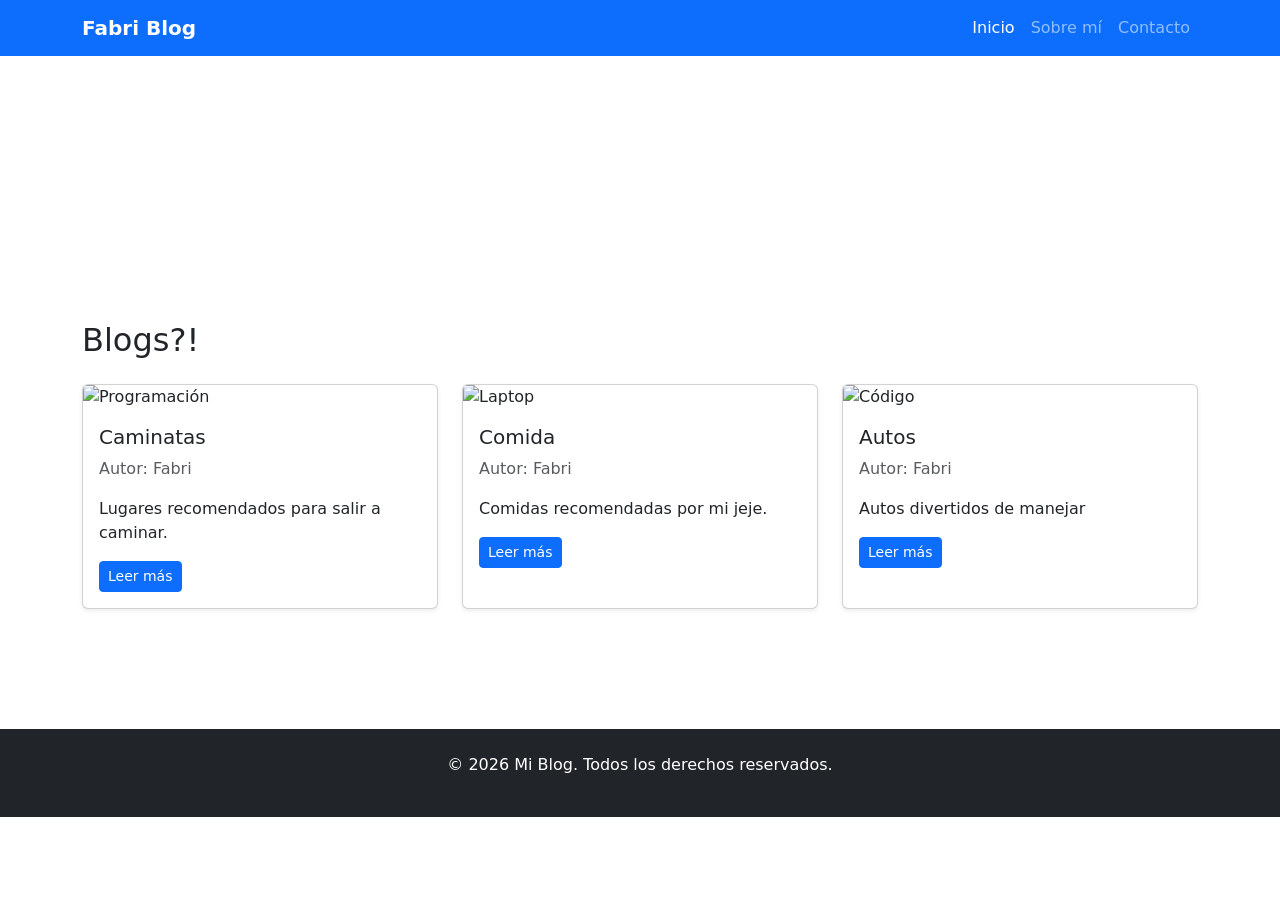
==== index.html @ 2be5132c "Agregacion navbar y tarjetas" ====
<!DOCTYPE html>
<html lang="es">
<head>
    <meta charset="UTF-8">
    <meta name="viewport" content="width=device-width, initial-scale=1.0">
    <title>Mi Blog Personal</title>
    <!-- Bootstrap 5 CDN -->
    <link href="https://cdn.jsdelivr.net/npm/bootstrap@5.3.0/dist/css/bootstrap.min.css" rel="stylesheet">
    <!-- CSS personalizado -->
    <link rel="stylesheet" href="assets/styles.css">
</head>
<body>
    
   <!-- Agregacion 3 botones en el NAV -->
    <!-- Navbar (COMPLETAR: agregar logo, links activos, menú colapsable) -->
    <nav class="navbar navbar-expand-md navbar-dark bg-primary sticky-top">
        <div class="container">
            <a class="navbar-brand fw-bold" href="index.html">Fabri Blog</a>
            
            <button class="navbar-toggler" type="button" data-bs-toggle="collapse" data-bs-target="#navbarNav">
                <span class="navbar-toggler-icon"></span>
            </button>

            <div class="collapse navbar-collapse" id="navbarNav">
                <ul class="navbar-nav ms-auto">
                    <li class="nav-item">
                        <a class="nav-link active" href="index.html">Inicio</a>
                    </li>
                    <li class="nav-item">
                        <a class="nav-link" href="about.html">Sobre mí</a>
                    </li>
                    <li class="nav-item">
                        <a class="nav-link" href="contact.html">Contacto</a>
                    </li>
                </ul>
            </div>
        </div>
    </nav>

    <!-- Hero section -->
    <header class="bg-gradient text-white py-5">
        <div class="container text-center">
            <h1 class="display-4">Bienvenido a Mi Blog</h1>
            <p class="lead">Historias, tecnología y reflexiones</p>
        </div>
    </header>

    <!-- Main: listado de artículos -->
    <main class="py-5">
        <div class="container">
            <h2 class="mb-4">Blogs?!</h2>

            <!-- Grid de tarjetas (COMPLETAR: 3+ artículos) -->
            <div class="row">
                <div class="col-md-4 mb-4">
                    <div class="card h-100 shadow-sm">
                        <img src="https://images.unsplash.com/photo-1510915228340-29c85a43dcfe?w=500" class="card-img-top" alt="Programación">
                        <div class="card-body">
                            <h5 class="card-title">Caminatas</h5>
                            <p class="card-text text-muted">Autor: Fabri</p>
                            <p class="card-text">Lugares recomendados para salir a caminar.</p>
                            <a href="#" class="btn btn-primary btn-sm">Leer más</a>
                        </div>
                    </div>
                </div>

                <div class="col-md-4 mb-4">
                    <div class="card h-100 shadow-sm">
                        <img src="https://images.unsplash.com/photo-1517694712202-14dd9538aa97?w=500" class="card-img-top" alt="Laptop">
                        <div class="card-body">
                            <h5 class="card-title">Comida</h5>
                            <p class="card-text text-muted">Autor: Fabri</p>
                            <p class="card-text">Comidas recomendadas por mi jeje.</p>
                            <a href="#" class="btn btn-primary btn-sm">Leer más</a>
                        </div>
                    </div>
                </div>

                <div class="col-md-4 mb-4">
                    <div class="card h-100 shadow-sm">
                        <img src="https://images.unsplash.com/photo-1461749280684-dccba630e2f6?w=500" class="card-img-top" alt="Código">
                        <div class="card-body">
                            <h5 class="card-title">Autos</h5>
                            <p class="card-text text-muted">Autor: Fabri</p>
                            <p class="card-text">Autos divertidos de manejar</p>
                            <a href="#" class="btn btn-primary btn-sm">Leer más</a>
                        </div>
                    </div>
                </div>
            </div>
                <!-- TODO: agregar 2 más -->
            </div>
        </div>
    </main>

    <!-- Footer -->
    <footer class="bg-dark text-white py-4 mt-5">
        <div class="container text-center">
            <p>&copy; 2026 Mi Blog. Todos los derechos reservados.</p>
            <!-- TODO: agregar redes sociales -->
        </div>
    </footer>

    <!-- Bootstrap JS -->
    <script src="https://cdn.jsdelivr.net/npm/bootstrap@5.3.0/dist/js/bootstrap.bundle.min.js"></script>
</body>
</html>
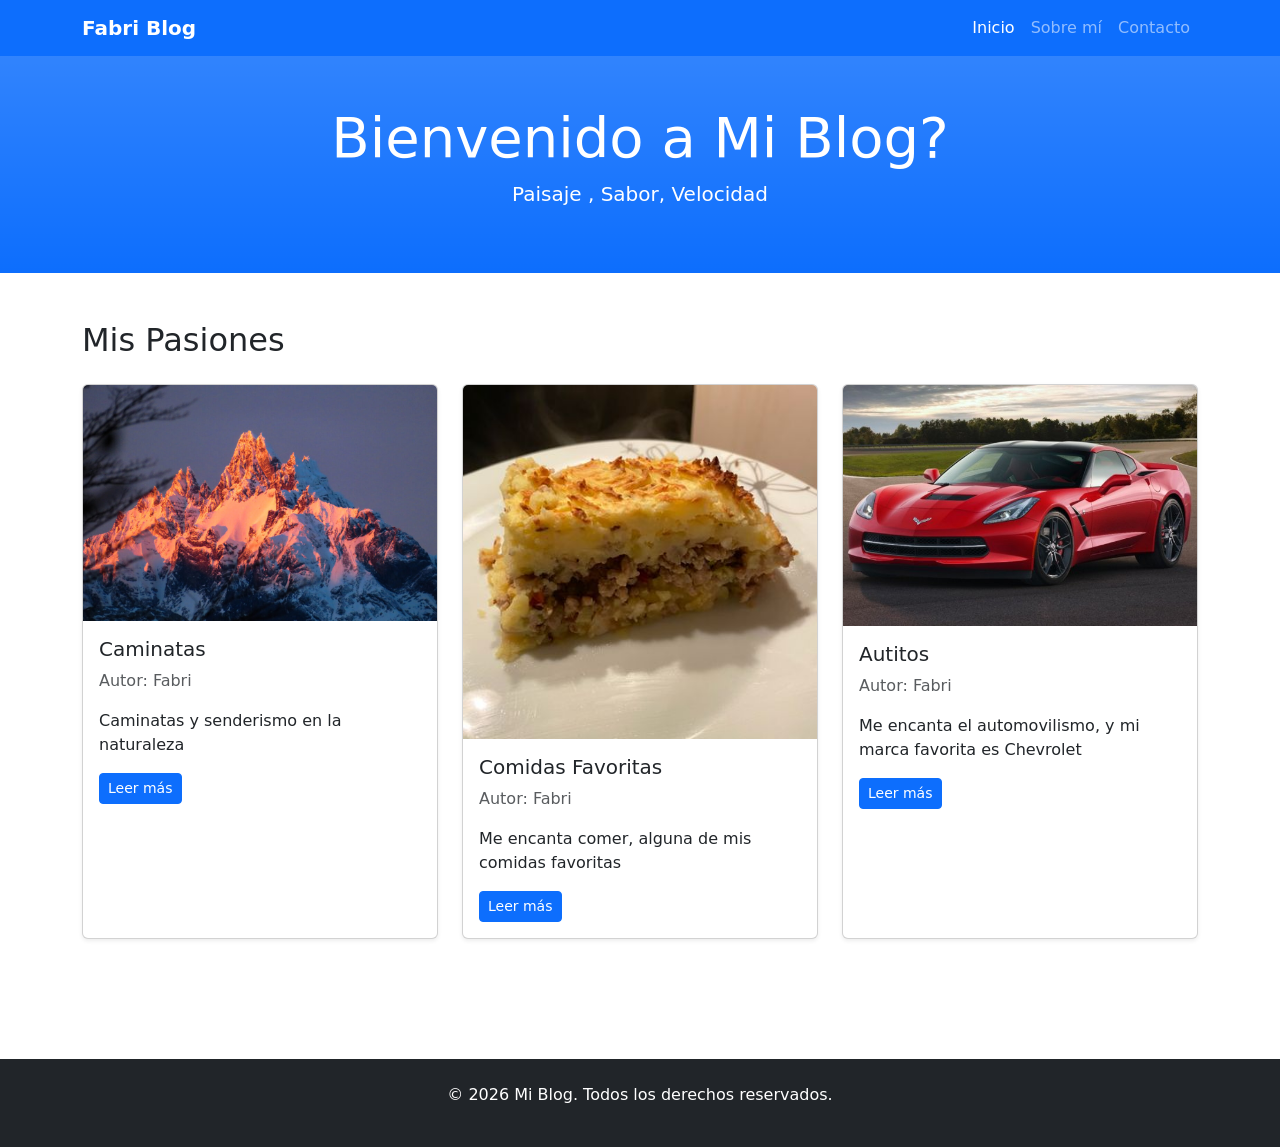
==== commit 961ca068: "Agregacion navbar , tarjetas , y cartel bienvenida" ====
--- a/index.html
+++ b/index.html
@@ -23,75 +23,65 @@
 
             <div class="collapse navbar-collapse" id="navbarNav">
                 <ul class="navbar-nav ms-auto">
-                    <li class="nav-item">
-                        <a class="nav-link active" href="index.html">Inicio</a>
-                    </li>
-                    <li class="nav-item">
-                        <a class="nav-link" href="about.html">Sobre mí</a>
-                    </li>
-                    <li class="nav-item">
-                        <a class="nav-link" href="contact.html">Contacto</a>
-                    </li>
+                   <li class="nav-item"><a class="nav-link active" aria-current="page" href="index.html">Inicio</a></li>
+                   <li class="nav-item"><a class="nav-link" href="about.html">Sobre mí</a></li>
+                   <li class="nav-item"><a class="nav-link" href="contact.html">Contacto</a></li>
                 </ul>
             </div>
         </div>
     </nav>
 
     <!-- Hero section -->
-    <header class="bg-gradient text-white py-5">
+    <header class="bg-primary bg-gradient text-white py-5">
         <div class="container text-center">
-            <h1 class="display-4">Bienvenido a Mi Blog</h1>
-            <p class="lead">Historias, tecnología y reflexiones</p>
+            <h1 class="display-4">Bienvenido a Mi Blog?</h1>
+            <p class="lead">Paisaje , Sabor, Velocidad</p>
         </div>
     </header>
 
     <!-- Main: listado de artículos -->
-    <main class="py-5">
-        <div class="container">
-            <h2 class="mb-4">Blogs?!</h2>
-
-            <!-- Grid de tarjetas (COMPLETAR: 3+ artículos) -->
-            <div class="row">
-                <div class="col-md-4 mb-4">
-                    <div class="card h-100 shadow-sm">
-                        <img src="https://images.unsplash.com/photo-1510915228340-29c85a43dcfe?w=500" class="card-img-top" alt="Programación">
-                        <div class="card-body">
-                            <h5 class="card-title">Caminatas</h5>
-                            <p class="card-text text-muted">Autor: Fabri</p>
-                            <p class="card-text">Lugares recomendados para salir a caminar.</p>
-                            <a href="#" class="btn btn-primary btn-sm">Leer más</a>
-                        </div>
-                    </div>
-                </div>
-
-                <div class="col-md-4 mb-4">
-                    <div class="card h-100 shadow-sm">
-                        <img src="https://images.unsplash.com/photo-1517694712202-14dd9538aa97?w=500" class="card-img-top" alt="Laptop">
-                        <div class="card-body">
-                            <h5 class="card-title">Comida</h5>
-                            <p class="card-text text-muted">Autor: Fabri</p>
-                            <p class="card-text">Comidas recomendadas por mi jeje.</p>
-                            <a href="#" class="btn btn-primary btn-sm">Leer más</a>
-                        </div>
-                    </div>
-                </div>
-
-                <div class="col-md-4 mb-4">
-                    <div class="card h-100 shadow-sm">
-                        <img src="https://images.unsplash.com/photo-1461749280684-dccba630e2f6?w=500" class="card-img-top" alt="Código">
-                        <div class="card-body">
-                            <h5 class="card-title">Autos</h5>
-                            <p class="card-text text-muted">Autor: Fabri</p>
-                            <p class="card-text">Autos divertidos de manejar</p>
-                            <a href="#" class="btn btn-primary btn-sm">Leer más</a>
-                        </div>
+<main class="py-5">
+    <div class="container">
+        <h2 class="mb-4">Mis Pasiones</h2>
+        <div class="row">
+            <div class="col-md-4 mb-4">
+                <div class="card h-100 shadow-sm">
+                    <img src="assets/images/Olivia.jpg" class="card-img-top" alt="Caminata en la montaña">
+                    <div class="card-body">
+                        <h3 class="card-title h5">Caminatas</h3>
+                        <p class="card-text text-muted">Autor: Fabri</p>
+                        <p class="card-text">Caminatas y senderismo en la naturaleza</p>
+                        <a href="#" class="btn btn-primary btn-sm">Leer más</a>
                     </div>
                 </div>
             </div>
-                <!-- TODO: agregar 2 más -->
+
+            <div class="col-md-4 mb-4">
+                <div class="card h-100 shadow-sm">
+                    <img src="assets/images/Pastel.jpg" class="card-img-top" alt="Plato de comida">
+                    <div class="card-body">
+                        <h3 class="card-title h5">Comidas Favoritas</h3>
+                        <p class="card-text text-muted">Autor: Fabri</p>
+                        <p class="card-text">Me encanta comer, alguna de mis comidas favoritas</p>
+                        <a href="#" class="btn btn-primary btn-sm">Leer más</a>
+                    </div>
+                </div>
+            </div>
+
+            <div class="col-md-4 mb-4">
+                <div class="card h-100 shadow-sm">
+                    <img src="assets/images/Corvette.jpg" class="card-img-top" alt="Auto deportivo">
+                    <div class="card-body">
+                        <h3 class="card-title h5">Autitos</h3>
+                        <p class="card-text text-muted">Autor: Fabri</p>
+                        <p class="card-text">Me encanta el automovilismo, y mi marca favorita es Chevrolet</p>
+                        <a href="#" class="btn btn-primary btn-sm">Leer más</a>
+                    </div>
+                </div>
             </div>
         </div>
-    </main>
+    </div>
+</main>
 
     <!-- Footer -->
     <footer class="bg-dark text-white py-4 mt-5">
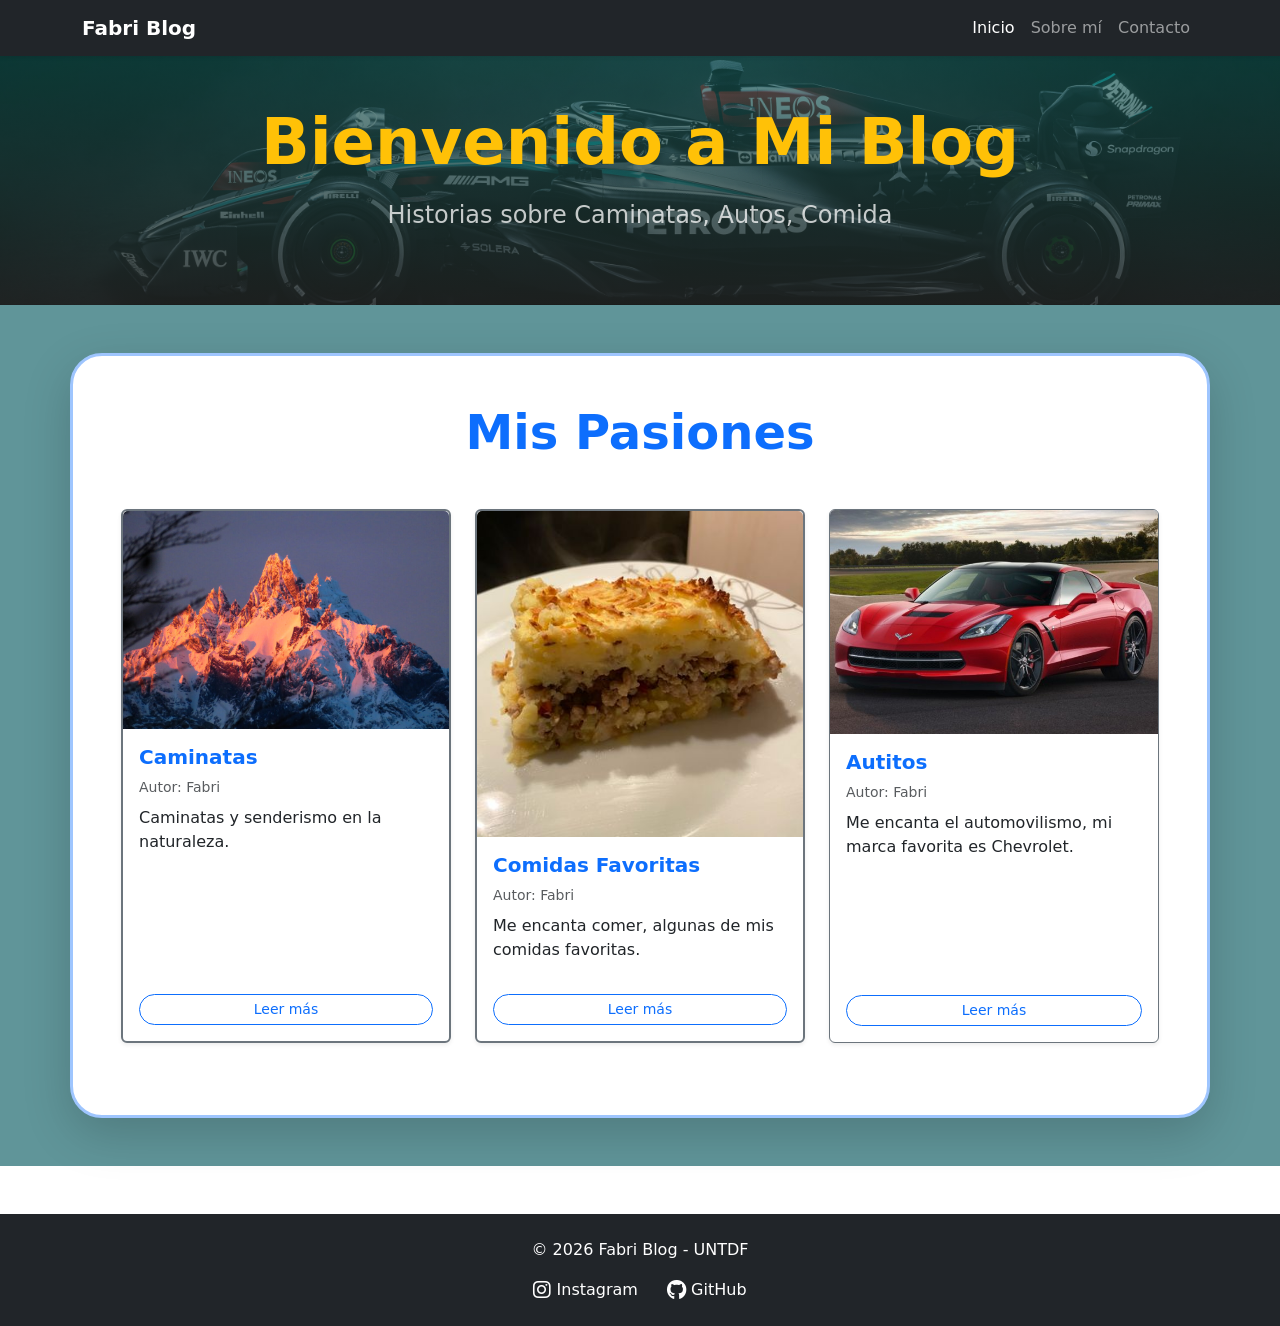
==== commit 6c44de28: "Diseño mEjorado fondo y contenedores  para Inicio , Sobre Mi , Contacto" ====
--- a/index.html
+++ b/index.html
@@ -8,74 +8,76 @@
     <link href="https://cdn.jsdelivr.net/npm/bootstrap@5.3.0/dist/css/bootstrap.min.css" rel="stylesheet">
     <!-- CSS personalizado -->
     <link rel="stylesheet" href="assets/styles.css">
+    <!-- ICONOS personalizado -->
+    <link rel="stylesheet" href="https://cdnjs.cloudflare.com/ajax/libs/font-awesome/6.0.0/css/all.min.css">
 </head>
 <body>
     
    <!-- Agregacion 3 botones en el NAV -->
-    <!-- Navbar (COMPLETAR: agregar logo, links activos, menú colapsable) -->
-    <nav class="navbar navbar-expand-md navbar-dark bg-primary sticky-top">
-        <div class="container">
-            <a class="navbar-brand fw-bold" href="index.html">Fabri Blog</a>
-            
-            <button class="navbar-toggler" type="button" data-bs-toggle="collapse" data-bs-target="#navbarNav">
-                <span class="navbar-toggler-icon"></span>
-            </button>
+ <nav class="navbar navbar-expand-md navbar-dark bg-dark sticky-top shadow-sm">
+    <div class="container">
+        <a class="navbar-brand fw-bold" href="index.html">Fabri Blog</a>
+        <button class="navbar-toggler" type="button" data-bs-toggle="collapse" data-bs-target="#navbarNav" aria-label="Toggle navigation">
+            <span class="navbar-toggler-icon"></span>
+        </button>
+        <div class="collapse navbar-collapse" id="navbarNav">
+            <ul class="navbar-nav ms-auto">
+                <li class="nav-item"><a class="nav-link active" href="index.html">Inicio</a></li>
+                <li class="nav-item"><a class="nav-link" href="about.html">Sobre mí</a></li>
+                <li class="nav-item"><a class="nav-link" href="contact.html">Contacto</a></li>
+            </ul>
+        </div>
+    </div>
+</nav>
 
-            <div class="collapse navbar-collapse" id="navbarNav">
-                <ul class="navbar-nav ms-auto">
-                   <li class="nav-item"><a class="nav-link active" aria-current="page" href="index.html">Inicio</a></li>
-                   <li class="nav-item"><a class="nav-link" href="about.html">Sobre mí</a></li>
-                   <li class="nav-item"><a class="nav-link" href="contact.html">Contacto</a></li>
-                </ul>
-            </div>
+    <!-- Bienvenida -->
+   <header class="bg-dark text-white py-4 shadow-lg" style="background-image: linear-gradient(rgba(17, 90, 84, 0.6), rgba(35, 39, 38, 0.8)), url('assets/images/F1.jpg'); background-size: cover; background-position: center;">
+    <div class="container text-center py-4">
+        <h1 class="display-3 fw-bold mb-3 text-warning">Bienvenido a Mi Blog</h1>
+        <p class="lead fs-4 opacity-75">Historias sobre Caminatas, Autos, Comida</p>
+        <div class="mt-4">
         </div>
-    </nav>
+    </div>
+</header>
 
-    <!-- Hero section -->
-    <header class="bg-primary bg-gradient text-white py-5">
-        <div class="container text-center">
-            <h1 class="display-4">Bienvenido a Mi Blog?</h1>
-            <p class="lead">Paisaje , Sabor, Velocidad</p>
-        </div>
-    </header>
-
-    <!-- Main: listado de artículos -->
-<main class="py-5">
-    <div class="container">
-        <h2 class="mb-4">Mis Pasiones</h2>
+    <!-- Tarjetas (3) -->
+<main class="py-5" style="background-color: #609599;"> 
+    <div class="container bg-white p-5 rounded-5 shadow-lg border border-3 border-primary-subtle"> 
+        <h2 class="display-5 fw-bold text-center mb-5 text-primary">Mis Pasiones</h2>
+        
         <div class="row">
             <div class="col-md-4 mb-4">
-                <div class="card h-100 shadow-sm">
+                <div class="card h-100 shadow-sm border-secondary border-2">
                     <img src="assets/images/Olivia.jpg" class="card-img-top" alt="Caminata en la montaña">
-                    <div class="card-body">
-                        <h3 class="card-title h5">Caminatas</h3>
-                        <p class="card-text text-muted">Autor: Fabri</p>
-                        <p class="card-text">Caminatas y senderismo en la naturaleza</p>
-                        <a href="#" class="btn btn-primary btn-sm">Leer más</a>
+                    <div class="card-body d-flex flex-column">
+                        <h3 class="card-title h5 fw-bold text-primary">Caminatas</h3>
+                        <p class="card-text text-muted small mb-2">Autor: Fabri</p>
+                        <p class="card-text flex-grow-1">Caminatas y senderismo en la naturaleza.</p>
+                        <a href="#" class="btn btn-outline-primary btn-sm rounded-pill mt-3">Leer más</a>
                     </div>
                 </div>
             </div>
 
             <div class="col-md-4 mb-4">
-                <div class="card h-100 shadow-sm">
+                <div class="card h-100 shadow-sm border-secondary border-2">
                     <img src="assets/images/Pastel.jpg" class="card-img-top" alt="Plato de comida">
-                    <div class="card-body">
-                        <h3 class="card-title h5">Comidas Favoritas</h3>
-                        <p class="card-text text-muted">Autor: Fabri</p>
-                        <p class="card-text">Me encanta comer, alguna de mis comidas favoritas</p>
-                        <a href="#" class="btn btn-primary btn-sm">Leer más</a>
+                    <div class="card-body d-flex flex-column">
+                        <h3 class="card-title h5 fw-bold text-primary">Comidas Favoritas</h3>
+                        <p class="card-text text-muted small mb-2">Autor: Fabri</p>
+                        <p class="card-text flex-grow-1">Me encanta comer, algunas de mis comidas favoritas.</p>
+                        <a href="#" class="btn btn-outline-primary btn-sm rounded-pill mt-3">Leer más</a>
                     </div>
                 </div>
             </div>
 
             <div class="col-md-4 mb-4">
-                <div class="card h-100 shadow-sm">
+                <div class="card h-100 shadow-sm border-secondary border-1">
                     <img src="assets/images/Corvette.jpg" class="card-img-top" alt="Auto deportivo">
-                    <div class="card-body">
-                        <h3 class="card-title h5">Autitos</h3>
-                        <p class="card-text text-muted">Autor: Fabri</p>
-                        <p class="card-text">Me encanta el automovilismo, y mi marca favorita es Chevrolet</p>
-                        <a href="#" class="btn btn-primary btn-sm">Leer más</a>
+                    <div class="card-body d-flex flex-column">
+                        <h3 class="card-title h5 fw-bold text-primary">Autitos</h3>
+                        <p class="card-text text-muted small mb-2">Autor: Fabri</p>
+                        <p class="card-text flex-grow-1">Me encanta el automovilismo, mi marca favorita es Chevrolet.</p>
+                        <a href="#" class="btn btn-outline-primary btn-sm rounded-pill mt-3">Leer más</a>
                     </div>
                 </div>
             </div>
@@ -83,13 +85,20 @@
     </div>
 </main>
 
-    <!-- Footer -->
-    <footer class="bg-dark text-white py-4 mt-5">
-        <div class="container text-center">
-            <p>&copy; 2026 Mi Blog. Todos los derechos reservados.</p>
-            <!-- TODO: agregar redes sociales -->
+    <!-- Footer + Redes (iconos) -->
+<footer class="bg-dark text-white py-4 mt-5">
+    <div class="container text-center">
+        <p class="mb-0">© 2026 Fabri Blog - UNTDF</p>
+        <div class="mt-3">
+            <a href="https://instagram.com/vd_fabri" target="_blank" class="text-white me-4 text-decoration-none">
+                <i class="fab fa-instagram fa-lg"></i> Instagram
+            </a>
+            <a href="https://github.com/Farvi-1986" target="_blank" class="text-white text-decoration-none">
+                <i class="fab fa-github fa-lg"></i> GitHub
+            </a>
         </div>
-    </footer>
+    </div>
+</footer>
 
     <!-- Bootstrap JS -->
     <script src="https://cdn.jsdelivr.net/npm/bootstrap@5.3.0/dist/js/bootstrap.bundle.min.js"></script>
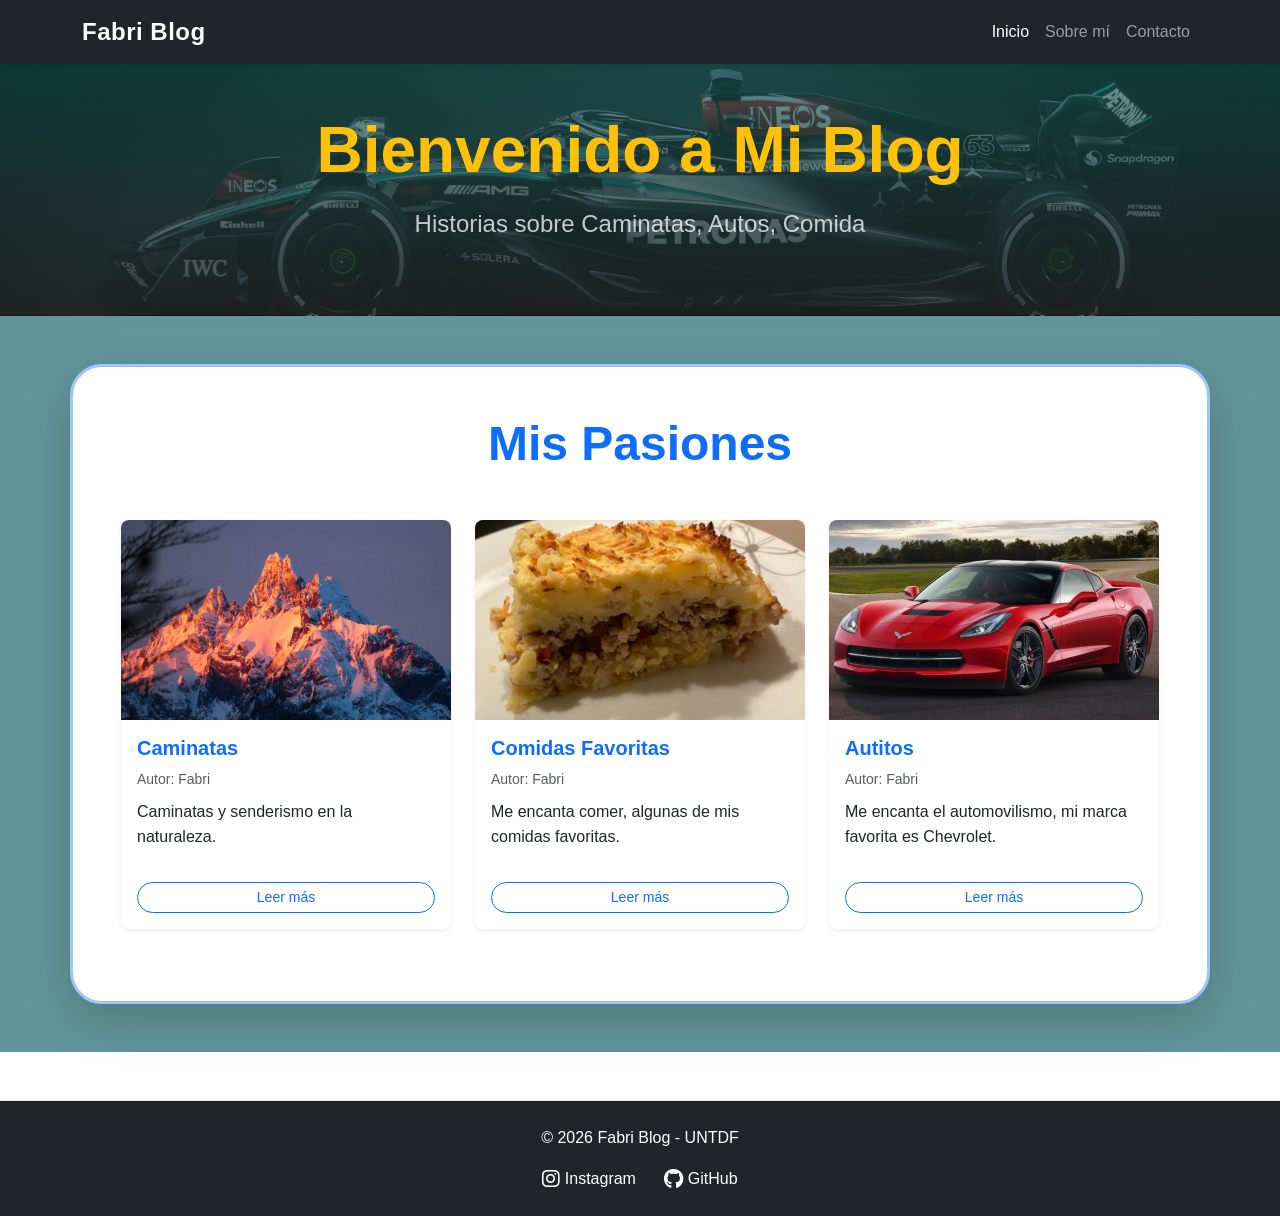
==== commit 57836b6d: "Modificacion archivo -JS / validacion / Icon de la pagina /  + breve CSS" ====
--- a/index.html
+++ b/index.html
@@ -4,12 +4,14 @@
     <meta charset="UTF-8">
     <meta name="viewport" content="width=device-width, initial-scale=1.0">
     <title>Mi Blog Personal</title>
+    <link rel="icon" type="image/png" href="assets/images/favi.png">
     <!-- Bootstrap 5 CDN -->
     <link href="https://cdn.jsdelivr.net/npm/bootstrap@5.3.0/dist/css/bootstrap.min.css" rel="stylesheet">
     <!-- CSS personalizado -->
     <link rel="stylesheet" href="assets/styles.css">
     <!-- ICONOS personalizado -->
     <link rel="stylesheet" href="https://cdnjs.cloudflare.com/ajax/libs/font-awesome/6.0.0/css/all.min.css">
+    
 </head>
 <body>
     
--- a/assets/styles.css
+++ b/assets/styles.css
@@ -0,0 +1,213 @@
+/* ===== Variables CSS ===== */
+:root {
+    --primary-color: #0d6efd;
+    --text-color: #212529;
+    --light-bg: #f8f9fa;
+    --border-color: #dee2e6;
+}
+
+/* ===== Reset y base ===== */
+* {
+    margin: 0;
+    padding: 0;
+    box-sizing: border-box;
+}
+
+html {
+    scroll-behavior: smooth;
+}
+
+body {
+    font-family: -apple-system, BlinkMacSystemFont, 'Segoe UI', Roboto, 'Helvetica Neue', Arial, sans-serif;
+    line-height: 1.6;
+    color: var(--text-color);
+}
+
+/* ===== Tipografía ===== */
+h1, h2, h3 {
+    font-weight: 600;
+    margin-bottom: 1rem;
+}
+
+a {
+    text-decoration: none;
+    transition: all 0.3s ease;
+}
+
+/* ===== Navbar ===== */
+.navbar {
+    box-shadow: 0 2px 4px rgb(0 0 0 / 10%);
+}
+
+.navbar-brand {
+    font-size: 1.5rem;
+    letter-spacing: 0.5px;
+}
+
+.navbar-brand:hover {
+    opacity: 0.8;
+}
+
+/* ===== Hero Section ===== */
+.bg-gradient {
+    background: linear-gradient(135deg, #667eea 0%, #764ba2 100%);
+}
+
+/* ===== Cards ===== */
+.card {
+    border: none;
+    border-radius: 8px;
+    transition: transform 0.3s ease, box-shadow 0.3s ease;
+}
+
+.card:hover {
+    transform: translateY(-5px);
+    box-shadow: 0 8px 16px rgb(0 0 0 / 15%) !important;
+}
+
+.card-img-top {
+    height: 200px;
+    object-fit: cover;
+    border-radius: 8px 8px 0 0;
+}
+
+/* ===== Botones ===== */
+.btn {
+    border-radius: 6px;
+    font-weight: 500;
+    transition: all 0.3s ease;
+}
+
+.btn-primary {
+    background-color: var(--primary-color);
+    border-color: var(--primary-color);
+}
+
+.btn-primary:hover {
+    background-color: #0b5ed7;
+    border-color: #0b5ed7;
+    transform: translateY(-2px);
+    box-shadow: 0 4px 8px rgb(13 110 253 / 30%);
+}
+
+/* ===== Formulario ===== */
+.form-control {
+    border: 1px solid var(--border-color);
+    border-radius: 6px;
+    padding: 0.75rem;
+    transition: border-color 0.3s ease, box-shadow 0.3s ease;
+}
+
+.form-control:focus {
+    border-color: var(--primary-color);
+    box-shadow: 0 0 0 0.2rem rgb(13 110 253 / 25%);
+}
+
+/* Validación HTML5: estilos :valid e :invalid */
+.form-control:valid {
+    border-color: #198754;
+    background-image: url("data:image/svg+xml,%3csvg xmlns='http://www.w3.org/2000/svg' viewBox='0 0 8 8'%3e%3cpath fill='%23198754' d='M.5 4.5L2 3l1-1 1 1 2-2 1 1-3 3-1 1-1-1-1-1z'/%3e%3c/svg%3e");
+    background-repeat: no-repeat;
+    background-position: right calc(0.375em + 0.1875rem) center;
+    background-size: calc(0.75em + 0.375rem) calc(0.75em + 0.375rem);
+    padding-right: calc(1.5em + 0.75rem);
+}
+
+.form-control:invalid {
+    border-color: #dc3545;
+    background-image: url("data:image/svg+xml,%3csvg xmlns='http://www.w3.org/2000/svg' viewBox='0 0 12 12' width='12' height='12' fill='none' stroke='%23dc3545' viewBox='0 0 12 12'%3e%3ccircle cx='6' cy='6' r='4.5'/%3e%3cpath stroke-linejoin='round' d='M5.8 3.6h.4L6 6.9h-.4z'/%3e%3ccircle cx='6' cy='8.2' r='.6' fill='%23dc3545' stroke='none'/%3e%3c/svg%3e");
+    background-repeat: no-repeat;
+    background-position: right calc(0.375em + 0.1875rem) center;
+    background-size: calc(0.75em + 0.375rem) calc(0.75em + 0.375rem);
+    padding-right: calc(1.5em + 0.75rem);
+}
+
+.invalid-feedback {
+    display: none;
+    width: 100%;
+    margin-top: 0.25rem;
+    font-size: 0.875em;
+    color: #dc3545;
+}
+
+.was-validated .form-control:invalid ~ .invalid-feedback {
+    display: block;
+}
+
+/* ===== Footer ===== */
+footer {
+    margin-top: auto;
+    border-top: 1px solid var(--border-color);
+}
+
+footer a {
+    color: #adb5bd;
+}
+
+/* ===== Accesibilidad ===== */
+a:focus,
+button:focus,
+input:focus {
+    outline: 2px solid var(--primary-color);
+    outline-offset: 2px;
+}
+
+footer a:hover {
+    color: white;
+}
+
+/* ===== Responsive ===== */
+@media (width <= 768px) {
+    h1 {
+        font-size: 2rem;
+    }
+
+    .navbar-brand {
+        font-size: 1.2rem;
+    }
+
+    .card {
+        margin-bottom: 1.5rem;
+    }
+
+    .btn-lg {
+        padding: 0.75rem 1.5rem;
+        font-size: 1rem;
+    }
+}
+
+/* Skip to main content link */
+.skip-link {
+    position: absolute;
+    top: -40px;
+    left: 0;
+    background: var(--primary-color);
+    color: white;
+    padding: 8px;
+    text-decoration: none;
+}
+
+.skip-link:focus {
+    top: 0;
+}
+
+/* Validación visual sin JavaScript */
+
+/* Cuando el campo es inválido y el usuario está escribiendo */
+input:invalid:not(:placeholder-shown), 
+textarea:invalid:not(:placeholder-shown) {
+    border-color: #dc3545 !important; /* Rojo */
+    background-image: url("data:image/svg+xml,%3csvg xmlns='http://www.w3.org/2000/svg' viewBox='0 0 12 12' width='12' height='12' fill='none' stroke='%23dc3545'%3e%3ccircle cx='6' cy='6' r='4.5'/%3e%3cpath stroke-linejoin='round' d='M5.8 3.6h.4L6 6.5z'/%3e%3ccircle cx='6' cy='8.2' r='.6' fill='%23dc3545' stroke='none'/%3e%3c/svg%3e");
+    background-repeat: no-repeat;
+    background-position: right calc(0.375em + 0.1875rem) center;
+    background-size: calc(0.75em + 0.375rem) calc(0.75em + 0.375rem);
+}
+
+/* Cuando el campo es válido */
+input:valid, textarea:valid {
+    border-color: #198754 !important; /* Verde */
+    background-image: url("data:image/svg+xml,%3csvg xmlns='http://www.w3.org/2000/svg' viewBox='0 0 8 8'%3e%3cpath fill='%23198754' d='M2.3 6.73L.6 4.53c-.4-1.04.46-1.4 1.1-.8l1.1 1.4 3.4-3.8c.6-.63 1.6-.27 1.2.7l-4 4.6c-.43.5-.8.4-1.1.1z'/%3e%3c/svg%3e");
+    background-repeat: no-repeat;
+    background-position: right calc(0.375em + 0.1875rem) center;
+    background-size: calc(0.75em + 0.375rem) calc(0.75em + 0.375rem);
+}
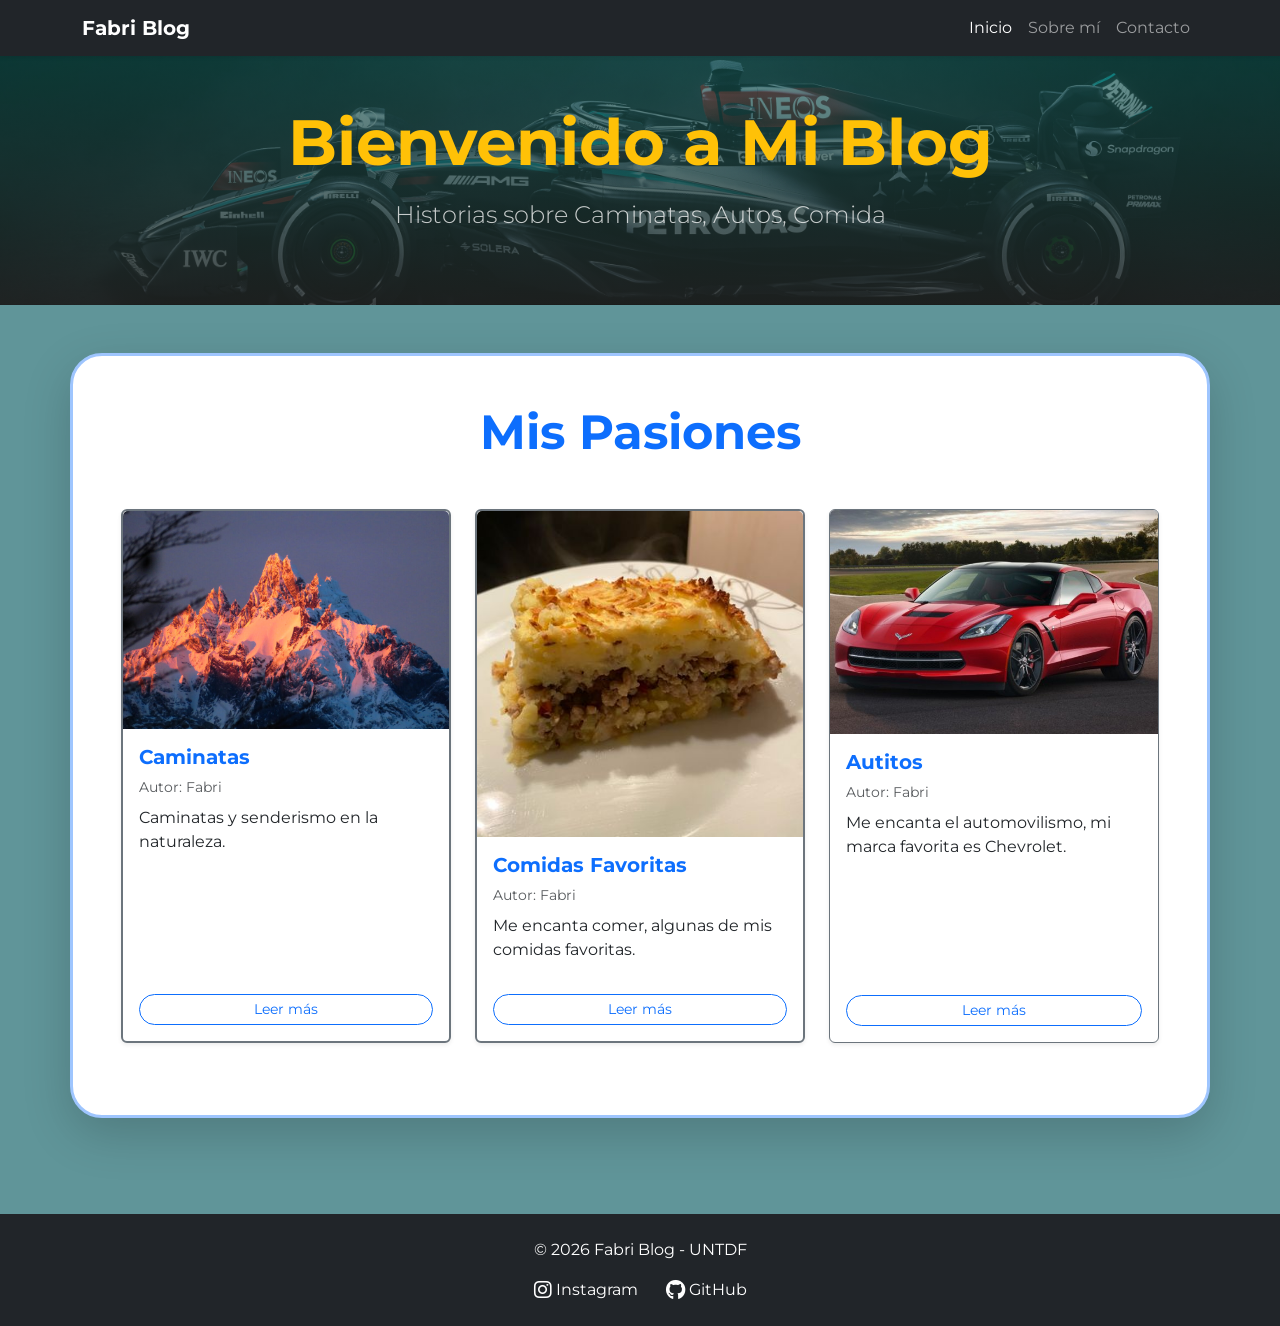
==== commit 95a740bf: "Restructuracion htmls / css" ====
--- a/index.html
+++ b/index.html
@@ -5,17 +5,14 @@
     <meta name="viewport" content="width=device-width, initial-scale=1.0">
     <title>Mi Blog Personal</title>
     <link rel="icon" type="image/png" href="assets/images/favi.png">
-    <!-- Bootstrap 5 CDN -->
     <link href="https://cdn.jsdelivr.net/npm/bootstrap@5.3.0/dist/css/bootstrap.min.css" rel="stylesheet">
-    <!-- CSS personalizado -->
     <link rel="stylesheet" href="assets/styles.css">
-    <!-- ICONOS personalizado -->
     <link rel="stylesheet" href="https://cdnjs.cloudflare.com/ajax/libs/font-awesome/6.0.0/css/all.min.css">
-    
+    <link href="https://fonts.googleapis.com/css2?family=Montserrat:wght@400;700&display=swap" rel="stylesheet">
 </head>
 <body>
     
-   <!-- Agregacion 3 botones en el NAV -->
+   <!-- Nav en el que hay 3 botones y nos llevan a las diferentes secciones -->
  <nav class="navbar navbar-expand-md navbar-dark bg-dark sticky-top shadow-sm">
     <div class="container">
         <a class="navbar-brand fw-bold" href="index.html">Fabri Blog</a>
@@ -32,7 +29,7 @@
     </div>
 </nav>
 
-    <!-- Bienvenida -->
+    <!-- Cartel bienvenida -->
    <header class="bg-dark text-white py-4 shadow-lg" style="background-image: linear-gradient(rgba(17, 90, 84, 0.6), rgba(35, 39, 38, 0.8)), url('assets/images/F1.jpg'); background-size: cover; background-position: center;">
     <div class="container text-center py-4">
         <h1 class="display-3 fw-bold mb-3 text-warning">Bienvenido a Mi Blog</h1>
--- a/assets/styles.css
+++ b/assets/styles.css
@@ -1,213 +1,68 @@
-/* ===== Variables CSS ===== */
+/* Config  */
 :root {
-    --primary-color: #0d6efd;
-    --text-color: #212529;
-    --light-bg: #f8f9fa;
-    --border-color: #dee2e6;
-}
-
-/* ===== Reset y base ===== */
-* {
-    margin: 0;
-    padding: 0;
-    box-sizing: border-box;
-}
-
-html {
-    scroll-behavior: smooth;
+    --color-fondo: #609599;
+    --color-blanco: #ffffff;
+    --color-primario: #0d6efd;
+    --fuente-principal: 'Montserrat', sans-serif;
 }
 
 body {
-    font-family: -apple-system, BlinkMacSystemFont, 'Segoe UI', Roboto, 'Helvetica Neue', Arial, sans-serif;
-    line-height: 1.6;
-    color: var(--text-color);
+    font-family: var(--fuente-principal);
+    background-color: var(--color-fondo);
 }
 
-/* ===== Tipografía ===== */
-h1, h2, h3 {
-    font-weight: 600;
-    margin-bottom: 1rem;
+/*  Transiciones  */
+.btn, .nav-link, .card {
+    transition: all 0.3s ease-in-out;
 }
 
-a {
-    text-decoration: none;
-    transition: all 0.3s ease;
+/* - Componentes - */
+
+/* Contenedor Principal */
+.contenedor-principal {
+    background-color: var(--color-blanco);
+    border-radius: 2rem;
+    padding: 2rem;
+    border: 3px solid rgba(13, 110, 253, 0.2);
 }
 
-/* ===== Navbar ===== */
-.navbar {
-    box-shadow: 0 2px 4px rgb(0 0 0 / 10%);
+/* Tarjetas */
+.tarjeta-pasion {
+    border: 2px solid #333 !important;
 }
 
-.navbar-brand {
-    font-size: 1.5rem;
-    letter-spacing: 0.5px;
+.tarjeta-pasion:hover {
+    transform: translateY(-10px);
+    box-shadow: 0 15px 30px rgba(0,0,0,0.2) !important;
 }
 
-.navbar-brand:hover {
-    opacity: 0.8;
-}
+/* -- queries para cada disp-- */
 
-/* ===== Hero Section ===== */
-.bg-gradient {
-    background: linear-gradient(135deg, #667eea 0%, #764ba2 100%);
-}
-
-/* ===== Cards ===== */
-.card {
-    border: none;
-    border-radius: 8px;
-    transition: transform 0.3s ease, box-shadow 0.3s ease;
-}
-
-.card:hover {
-    transform: translateY(-5px);
-    box-shadow: 0 8px 16px rgb(0 0 0 / 15%) !important;
-}
-
-.card-img-top {
-    height: 200px;
-    object-fit: cover;
-    border-radius: 8px 8px 0 0;
-}
-
-/* ===== Botones ===== */
-.btn {
-    border-radius: 6px;
-    font-weight: 500;
-    transition: all 0.3s ease;
-}
-
-.btn-primary {
-    background-color: var(--primary-color);
-    border-color: var(--primary-color);
-}
-
-.btn-primary:hover {
-    background-color: #0b5ed7;
-    border-color: #0b5ed7;
-    transform: translateY(-2px);
-    box-shadow: 0 4px 8px rgb(13 110 253 / 30%);
-}
-
-/* ===== Formulario ===== */
-.form-control {
-    border: 1px solid var(--border-color);
-    border-radius: 6px;
-    padding: 0.75rem;
-    transition: border-color 0.3s ease, box-shadow 0.3s ease;
-}
-
-.form-control:focus {
-    border-color: var(--primary-color);
-    box-shadow: 0 0 0 0.2rem rgb(13 110 253 / 25%);
-}
-
-/* Validación HTML5: estilos :valid e :invalid */
-.form-control:valid {
-    border-color: #198754;
-    background-image: url("data:image/svg+xml,%3csvg xmlns='http://www.w3.org/2000/svg' viewBox='0 0 8 8'%3e%3cpath fill='%23198754' d='M.5 4.5L2 3l1-1 1 1 2-2 1 1-3 3-1 1-1-1-1-1z'/%3e%3c/svg%3e");
-    background-repeat: no-repeat;
-    background-position: right calc(0.375em + 0.1875rem) center;
-    background-size: calc(0.75em + 0.375rem) calc(0.75em + 0.375rem);
-    padding-right: calc(1.5em + 0.75rem);
-}
-
-.form-control:invalid {
-    border-color: #dc3545;
-    background-image: url("data:image/svg+xml,%3csvg xmlns='http://www.w3.org/2000/svg' viewBox='0 0 12 12' width='12' height='12' fill='none' stroke='%23dc3545' viewBox='0 0 12 12'%3e%3ccircle cx='6' cy='6' r='4.5'/%3e%3cpath stroke-linejoin='round' d='M5.8 3.6h.4L6 6.9h-.4z'/%3e%3ccircle cx='6' cy='8.2' r='.6' fill='%23dc3545' stroke='none'/%3e%3c/svg%3e");
-    background-repeat: no-repeat;
-    background-position: right calc(0.375em + 0.1875rem) center;
-    background-size: calc(0.75em + 0.375rem) calc(0.75em + 0.375rem);
-    padding-right: calc(1.5em + 0.75rem);
-}
-
-.invalid-feedback {
-    display: none;
-    width: 100%;
-    margin-top: 0.25rem;
-    font-size: 0.875em;
-    color: #dc3545;
-}
-
-.was-validated .form-control:invalid ~ .invalid-feedback {
-    display: block;
-}
-
-/* ===== Footer ===== */
-footer {
-    margin-top: auto;
-    border-top: 1px solid var(--border-color);
-}
-
-footer a {
-    color: #adb5bd;
-}
-
-/* ===== Accesibilidad ===== */
-a:focus,
-button:focus,
-input:focus {
-    outline: 2px solid var(--primary-color);
-    outline-offset: 2px;
-}
-
-footer a:hover {
-    color: white;
-}
-
-/* ===== Responsive ===== */
-@media (width <= 768px) {
-    h1 {
-        font-size: 2rem;
+/* Mobile (< 768px) */
+@media (max-width: 767.98px) {
+    .contenedor-principal {
+        padding: 1rem;
+        margin: 1rem;
     }
-
-    .navbar-brand {
-        font-size: 1.2rem;
-    }
-
-    .card {
-        margin-bottom: 1.5rem;
-    }
-
-    .btn-lg {
-        padding: 0.75rem 1.5rem;
-        font-size: 1rem;
+    .display-5 {
+        font-size: 1.8rem;
     }
 }
 
-/* Skip to main content link */
-.skip-link {
-    position: absolute;
-    top: -40px;
-    left: 0;
-    background: var(--primary-color);
-    color: white;
-    padding: 8px;
-    text-decoration: none;
+/* Desktop (>= 768px) */
+@media (min-width: 768px) {
+    .contenedor-principal {
+        padding: 3rem;
+        margin-top: 2rem;
+    }
 }
 
-.skip-link:focus {
-    top: 0;
+/* --- validacion visual - verde - rojo --- */
+input:valid, textarea:valid {
+    border-color: #198754 !important;
 }
 
-/* Validación visual sin JavaScript */
-
-/* Cuando el campo es inválido y el usuario está escribiendo */
 input:invalid:not(:placeholder-shown), 
 textarea:invalid:not(:placeholder-shown) {
-    border-color: #dc3545 !important; /* Rojo */
-    background-image: url("data:image/svg+xml,%3csvg xmlns='http://www.w3.org/2000/svg' viewBox='0 0 12 12' width='12' height='12' fill='none' stroke='%23dc3545'%3e%3ccircle cx='6' cy='6' r='4.5'/%3e%3cpath stroke-linejoin='round' d='M5.8 3.6h.4L6 6.5z'/%3e%3ccircle cx='6' cy='8.2' r='.6' fill='%23dc3545' stroke='none'/%3e%3c/svg%3e");
-    background-repeat: no-repeat;
-    background-position: right calc(0.375em + 0.1875rem) center;
-    background-size: calc(0.75em + 0.375rem) calc(0.75em + 0.375rem);
-}
-
-/* Cuando el campo es válido */
-input:valid, textarea:valid {
-    border-color: #198754 !important; /* Verde */
-    background-image: url("data:image/svg+xml,%3csvg xmlns='http://www.w3.org/2000/svg' viewBox='0 0 8 8'%3e%3cpath fill='%23198754' d='M2.3 6.73L.6 4.53c-.4-1.04.46-1.4 1.1-.8l1.1 1.4 3.4-3.8c.6-.63 1.6-.27 1.2.7l-4 4.6c-.43.5-.8.4-1.1.1z'/%3e%3c/svg%3e");
-    background-repeat: no-repeat;
-    background-position: right calc(0.375em + 0.1875rem) center;
-    background-size: calc(0.75em + 0.375rem) calc(0.75em + 0.375rem);
+    border-color: #dc3545 !important;
 }
